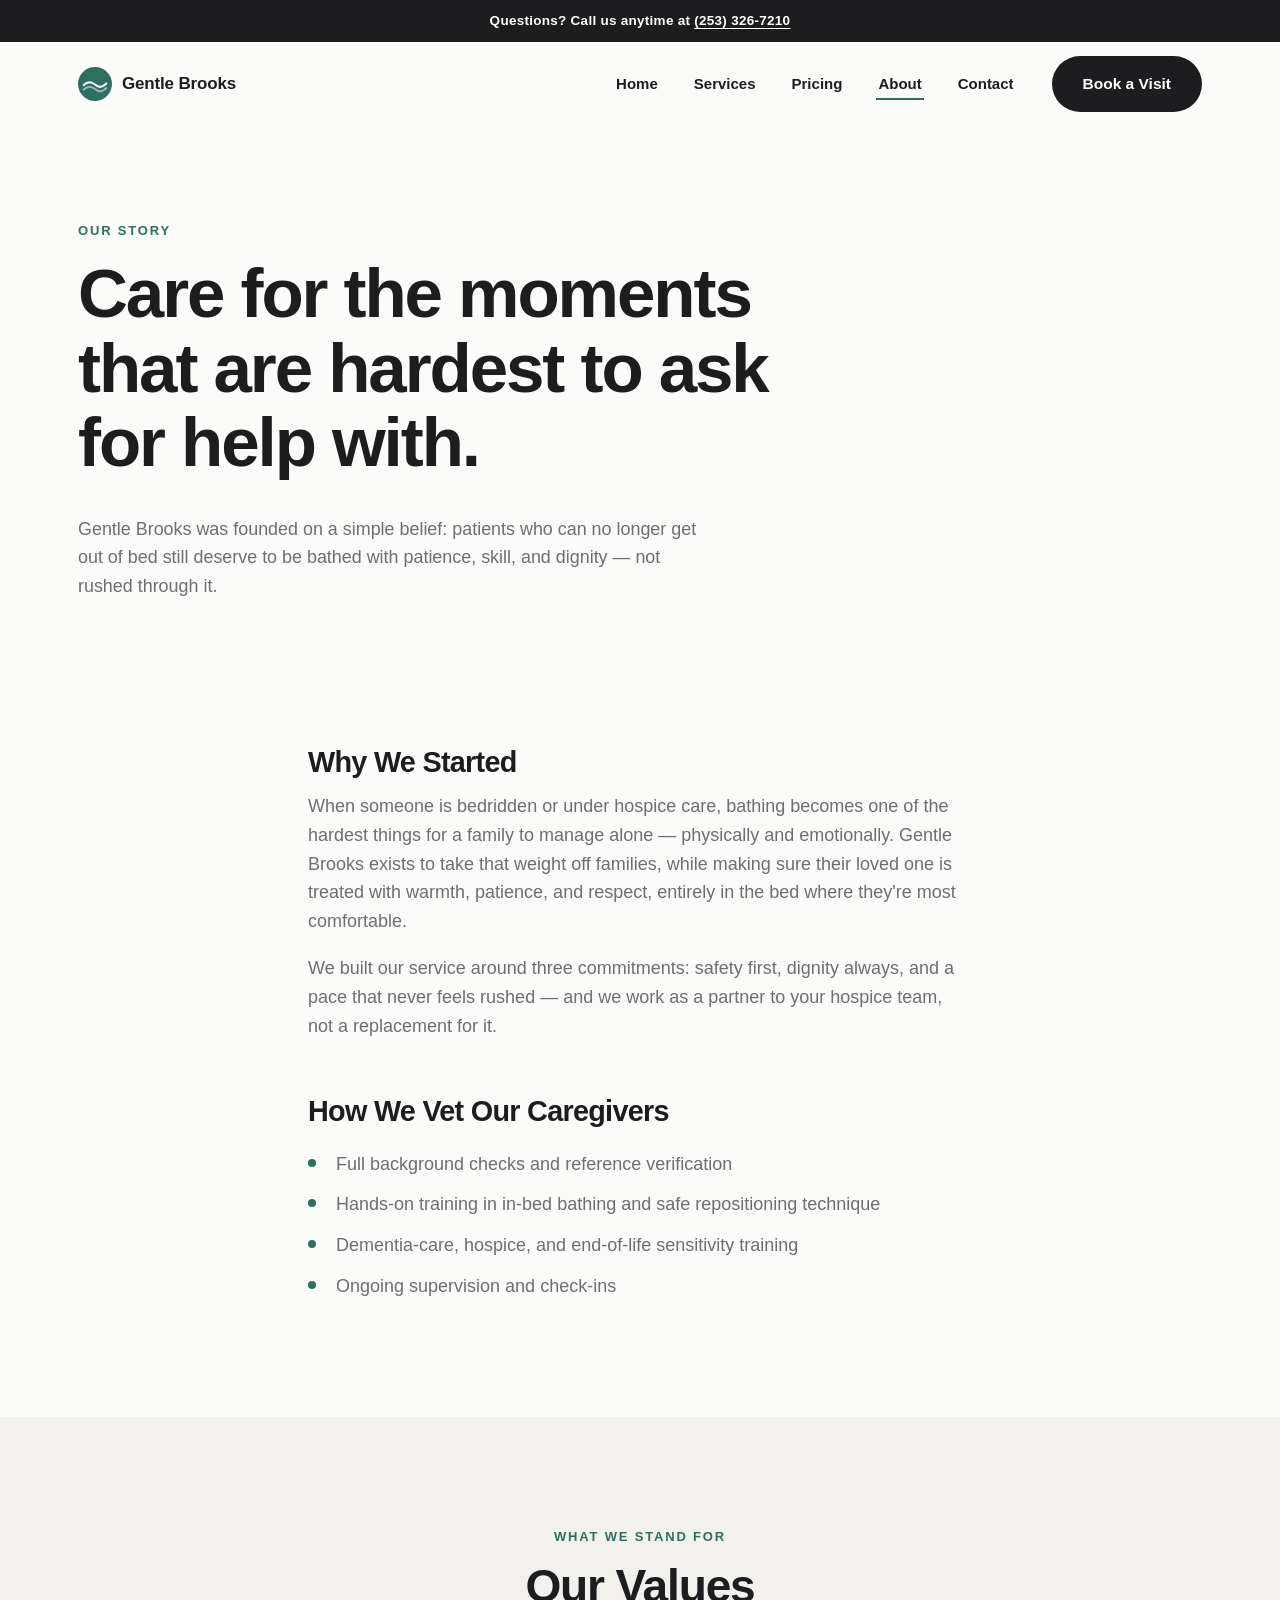
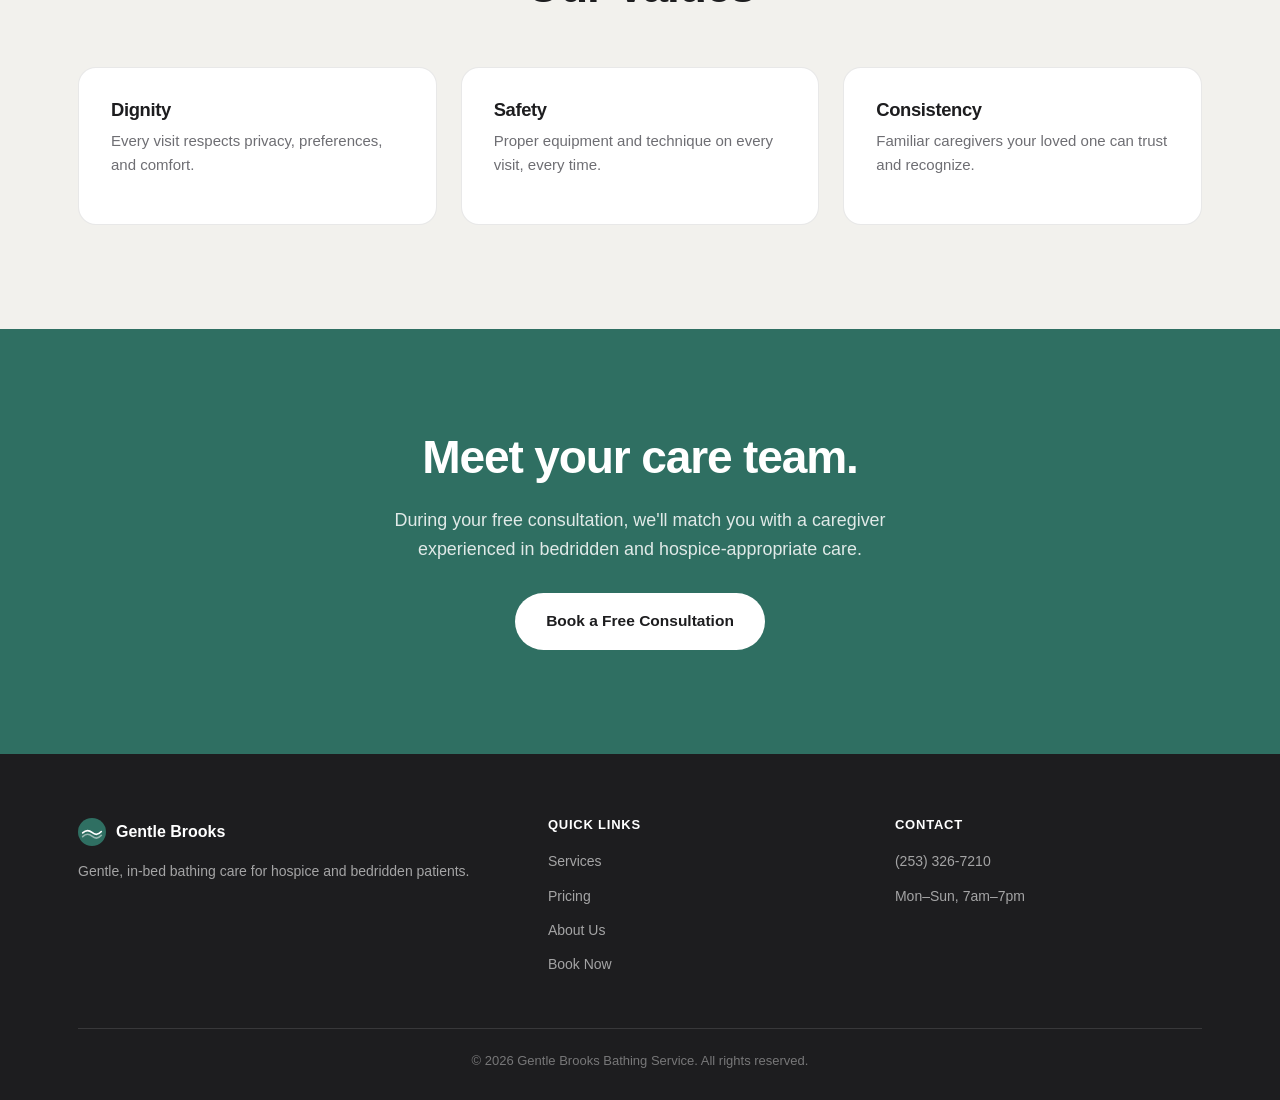
==== about.html @ 789d9bb1 "Add Gentle Brooks Bathing Service site Static site wired to Supabase for booking and contact forms. " ====
<!doctype html>
<html lang="en">
<head>
<meta charset="UTF-8">
<meta name="viewport" content="width=device-width, initial-scale=1.0">
<title>About Us | Gentle Brooks Bathing Service</title>
<meta name="description" content="Learn about Gentle Brooks Bathing Service's mission, caregiver vetting process, and commitment to dignified in-bed bathing care for hospice and bedridden patients.">
<link rel="icon" type="image/svg+xml" href="assets/images/icon.svg">
<link rel="stylesheet" href="assets/css/style.css">
</head>
<body>
<a class="skip-link" href="#main">Skip to main content</a>

<div class="call-strip">
  Questions? Call us anytime at <a href="tel:+12533267210">(253) 326-7210</a>
</div>

<header class="site-header" id="siteHeader">
  <div class="container header-inner">
    <a class="brand" href="index.html">
      <img src="assets/images/icon.svg" alt="" class="brand-mark" aria-hidden="true">
      <span class="brand-word">Gentle Brooks</span>
    </a>
    <div class="nav-flex">
      <nav class="main-nav" id="mainNav" aria-label="Primary">
        <ul>
          <li><a href="index.html">Home</a></li>
          <li><a href="services.html">Services</a></li>
          <li><a href="pricing.html">Pricing</a></li>
          <li><a href="about.html" aria-current="page">About</a></li>
          <li><a href="contact.html">Contact</a></li>
        </ul>
      </nav>
      <a class="btn btn-primary nav-cta" href="booking.html">Book a Visit</a>
    </div>
    <button class="nav-toggle" id="navToggle" aria-label="Toggle menu" aria-expanded="false" aria-controls="mainNav">
      <span class="bar"></span><span class="bar"></span><span class="bar"></span>
    </button>
  </div>
</header>

<main id="main">

  <section class="hero" style="padding-bottom:24px;">
    <div class="container">
      <div class="hero-inner reveal">
        <p class="eyebrow">Our Story</p>
        <h1 class="display-1">Care for the moments that are hardest to ask for help with.</h1>
        <p class="lead">Gentle Brooks was founded on a simple belief: patients who can no longer get out of bed still deserve to be bathed with patience, skill, and dignity &mdash; not rushed through it.</p>
      </div>
    </div>
  </section>

  <section class="section">
    <div class="container" style="max-width:720px;">
      <div class="reveal">
        <h2 class="display-2" style="font-size:1.8rem;">Why We Started</h2>
        <p style="color:var(--ink-soft);">When someone is bedridden or under hospice care, bathing becomes one of the hardest things for a family to manage alone &mdash; physically and emotionally. Gentle Brooks exists to take that weight off families, while making sure their loved one is treated with warmth, patience, and respect, entirely in the bed where they're most comfortable.</p>
        <p style="color:var(--ink-soft);">We built our service around three commitments: safety first, dignity always, and a pace that never feels rushed &mdash; and we work as a partner to your hospice team, not a replacement for it.</p>
      </div>

      <div class="reveal" style="margin-top:56px;">
        <h2 class="display-2" style="font-size:1.8rem;">How We Vet Our Caregivers</h2>
        <ul class="feature-list">
          <li>Full background checks and reference verification</li>
          <li>Hands-on training in in-bed bathing and safe repositioning technique</li>
          <li>Dementia-care, hospice, and end-of-life sensitivity training</li>
          <li>Ongoing supervision and check-ins</li>
        </ul>
      </div>
    </div>
  </section>

  <section class="section alt">
    <div class="container">
      <div class="section-heading center reveal">
        <p class="eyebrow">What We Stand For</p>
        <h2 class="display-2">Our Values</h2>
      </div>
      <div class="card-grid reveal">
        <div class="card">
          <h3>Dignity</h3>
          <p>Every visit respects privacy, preferences, and comfort.</p>
        </div>
        <div class="card">
          <h3>Safety</h3>
          <p>Proper equipment and technique on every visit, every time.</p>
        </div>
        <div class="card">
          <h3>Consistency</h3>
          <p>Familiar caregivers your loved one can trust and recognize.</p>
        </div>
      </div>
    </div>
  </section>

  <section class="section accent-block cta-banner">
    <div class="container reveal">
      <h2 class="display-2">Meet your care team.</h2>
      <p class="lead">During your free consultation, we'll match you with a caregiver experienced in bedridden and hospice-appropriate care.</p>
      <div class="btn-row">
        <a class="btn btn-primary" href="booking.html">Book a Free Consultation</a>
      </div>
    </div>
  </section>

</main>

<footer class="site-footer">
  <div class="container">
    <div class="footer-grid">
      <div>
        <div class="footer-brand">
          <img src="assets/images/icon.svg" alt="" style="height:28px;width:28px;">
          <span>Gentle Brooks</span>
        </div>
        <p>Gentle, in-bed bathing care for hospice and bedridden patients.</p>
      </div>
      <div>
        <h4>Quick Links</h4>
        <ul>
          <li><a href="services.html">Services</a></li>
          <li><a href="pricing.html">Pricing</a></li>
          <li><a href="about.html">About Us</a></li>
          <li><a href="booking.html">Book Now</a></li>
        </ul>
      </div>
      <div>
        <h4>Contact</h4>
        <ul>
          <li><a href="tel:+12533267210">(253) 326-7210</a></li>
          <li>Mon&ndash;Sun, 7am&ndash;7pm</li>
        </ul>
      </div>
    </div>
    <div class="footer-bottom">
      &copy; 2026 Gentle Brooks Bathing Service. All rights reserved.
    </div>
  </div>
</footer>

<script src="assets/js/main.js"></script>
</body>
</html>
---- assets/css/style.css ----
:root {
  --ink: #1D1D1F;
  --ink-soft: #6E6E73;
  --ink-faint: #9A9AA0;
  --bg: #FBFBFA;
  --bg-alt: #F2F1ED;
  --bg-deep: #EDEBE4;
  --white: #FFFFFF;
  --accent: #2F6F62;
  --accent-dark: #1F4E44;
  --accent-tint: #E7EFEC;
  --line: rgba(29,29,31,0.10);
  --line-strong: rgba(29,29,31,0.16);
  --radius-lg: 28px;
  --radius-md: 18px;
  --radius-sm: 12px;
  --container: 1180px;
  --shadow-soft: 0 1px 2px rgba(29,29,31,0.04), 0 12px 32px rgba(29,29,31,0.06);
  --ease: cubic-bezier(0.22, 1, 0.36, 1);
  --font: -apple-system, BlinkMacSystemFont, "SF Pro Display", "Segoe UI", Roboto, Helvetica, Arial, sans-serif;
}

* { box-sizing: border-box; }
html { scroll-behavior: smooth; }

@media (prefers-reduced-motion: reduce) {
  html { scroll-behavior: auto; }
  *, *::before, *::after {
    animation-duration: 0.001ms !important;
    transition-duration: 0.001ms !important;
  }
}

body {
  margin: 0;
  font-family: var(--font);
  color: var(--ink);
  background: var(--bg);
  line-height: 1.6;
  font-size: 18px;
  -webkit-font-smoothing: antialiased;
}

h1, h2, h3, h4 {
  font-family: var(--font);
  color: var(--ink);
  line-height: 1.08;
  letter-spacing: -0.02em;
  margin: 0 0 0.5em;
  font-weight: 700;
}

p { margin: 0 0 1em; }
a { color: var(--accent); }
img { max-width: 100%; display: block; }

.container {
  max-width: var(--container);
  margin: 0 auto;
  padding: 0 28px;
}

.skip-link {
  position: absolute;
  left: -999px;
  top: auto;
  background: var(--ink);
  color: var(--white);
  padding: 12px 18px;
  border-radius: 10px;
  z-index: 1000;
  font-weight: 600;
}
.skip-link:focus { left: 16px; top: 16px; }

.eyebrow {
  display: inline-block;
  font-size: 13px;
  font-weight: 700;
  letter-spacing: 0.14em;
  text-transform: uppercase;
  color: var(--accent);
  margin-bottom: 14px;
}

.display-1 {
  font-size: clamp(2.6rem, 5.4vw, 4.6rem);
  font-weight: 700;
  letter-spacing: -0.03em;
}

.display-2 {
  font-size: clamp(2rem, 3.6vw, 3rem);
  font-weight: 700;
  letter-spacing: -0.025em;
}

.lead {
  font-size: clamp(1.05rem, 1.4vw, 1.3rem);
  color: var(--ink-soft);
  font-weight: 400;
  max-width: 640px;
}

.call-strip {
  background: var(--ink);
  color: var(--white);
  text-align: center;
  font-size: 13.5px;
  font-weight: 600;
  letter-spacing: 0.02em;
  padding: 10px 12px;
}
.call-strip a { color: var(--white); text-decoration: underline; text-underline-offset: 3px; }

.site-header {
  position: sticky;
  top: 0;
  z-index: 200;
  background: rgba(251,251,250,0.72);
  backdrop-filter: saturate(180%) blur(16px);
  -webkit-backdrop-filter: saturate(180%) blur(16px);
  border-bottom: 1px solid transparent;
  transition: border-color 0.3s var(--ease), box-shadow 0.3s var(--ease);
}
.site-header.is-scrolled {
  border-bottom-color: var(--line);
  box-shadow: 0 1px 0 rgba(29,29,31,0.02);
}

.header-inner {
  display: flex;
  align-items: center;
  justify-content: space-between;
  gap: 20px;
  padding-top: 14px;
  padding-bottom: 14px;
}

.brand {
  display: flex;
  align-items: center;
  gap: 10px;
  text-decoration: none;
  flex-shrink: 0;
}
.brand-mark { height: 34px; width: 34px; }
.brand-word {
  font-weight: 700;
  font-size: 17px;
  color: var(--ink);
  letter-spacing: -0.01em;
}

.main-nav ul {
  list-style: none;
  display: flex;
  gap: 32px;
  margin: 0;
  padding: 0;
  font-size: 15px;
}
.main-nav a {
  text-decoration: none;
  color: var(--ink);
  font-weight: 600;
  padding: 6px 2px;
  position: relative;
}
.main-nav a::after {
  content: "";
  position: absolute;
  left: 0; right: 0; bottom: -2px;
  height: 2px;
  background: var(--accent);
  transform: scaleX(0);
  transform-origin: right;
  transition: transform 0.25s var(--ease);
}
.main-nav a:hover::after,
.main-nav a[aria-current="page"]::after { transform: scaleX(1); transform-origin: left; }

.nav-flex {
  display: flex;
  align-items: center;
  gap: 36px;
}

.nav-cta { display: inline-flex; }

.nav-toggle {
  display: none;
  background: none;
  border: none;
  width: 40px;
  height: 40px;
  padding: 0;
  cursor: pointer;
  position: relative;
  z-index: 210;
}
.nav-toggle .bar {
  position: absolute;
  left: 8px;
  right: 8px;
  height: 2px;
  background: var(--ink);
  border-radius: 2px;
  transition: transform 0.3s var(--ease), opacity 0.2s var(--ease);
}
.nav-toggle .bar:nth-child(1) { top: 14px; }
.nav-toggle .bar:nth-child(2) { top: 20px; }
.nav-toggle .bar:nth-child(3) { top: 26px; }
.nav-toggle[aria-expanded="true"] .bar:nth-child(1) { transform: translateY(6px) rotate(45deg); }
.nav-toggle[aria-expanded="true"] .bar:nth-child(2) { opacity: 0; }
.nav-toggle[aria-expanded="true"] .bar:nth-child(3) { transform: translateY(-6px) rotate(-45deg); }

.btn {
  display: inline-flex;
  align-items: center;
  gap: 8px;
  font-family: var(--font);
  font-weight: 700;
  font-size: 15.5px;
  padding: 15px 30px;
  border-radius: 100px;
  text-decoration: none;
  border: 1.5px solid transparent;
  transition: transform 0.2s var(--ease), background 0.2s var(--ease), color 0.2s var(--ease), border-color 0.2s var(--ease);
  cursor: pointer;
}
.btn:active { transform: scale(0.97); }

.btn-primary { background: var(--ink); color: var(--white); }
.btn-primary:hover { background: var(--accent-dark); }

.btn-accent { background: var(--accent); color: var(--white); }
.btn-accent:hover { background: var(--accent-dark); }

.btn-outline { background: transparent; color: var(--ink); border-color: var(--line-strong); }
.btn-outline:hover { border-color: var(--ink); }

.btn-ghost {
  background: none;
  border: none;
  padding: 6px 0;
  color: var(--ink);
  border-radius: 0;
  font-weight: 700;
}
.btn-ghost::after { content: "\2192"; transition: transform 0.2s var(--ease); }
.btn-ghost:hover::after { transform: translateX(4px); }

.btn-row { display: flex; gap: 18px; flex-wrap: wrap; align-items: center; }

section.section { padding: 104px 0; }
section.section.tight { padding: 72px 0; }
section.section.alt { background: var(--bg-alt); }
section.section.deep { background: var(--ink); color: var(--white); }
section.section.deep h2, section.section.deep h3 { color: var(--white); }
section.section.deep .lead { color: rgba(255,255,255,0.72); }
section.section.accent-block { background: var(--accent); color: var(--white); }
section.section.accent-block h2 { color: var(--white); }
section.section.accent-block p { color: rgba(255,255,255,0.85); }

.section-heading { max-width: 680px; margin: 0 0 56px; }
.section-heading.center { margin-left: auto; margin-right: auto; text-align: center; }

.reveal {
  opacity: 0;
  transform: translateY(28px);
  transition: opacity 0.7s var(--ease), transform 0.7s var(--ease);
}
.reveal.is-visible { opacity: 1; transform: translateY(0); }
.reveal-delay-1 { transition-delay: 0.08s; }
.reveal-delay-2 { transition-delay: 0.16s; }
.reveal-delay-3 { transition-delay: 0.24s; }

.hero {
  padding: 88px 0 64px;
}
.hero-inner { max-width: 760px; }
.hero .btn-row { margin-top: 36px; }

.hero-visual {
  margin-top: 64px;
  border-radius: var(--radius-lg);
  background: linear-gradient(135deg, var(--accent-tint) 0%, var(--bg-alt) 100%);
  padding: 64px 40px;
  display: flex;
  align-items: center;
  justify-content: center;
  gap: 56px;
  flex-wrap: wrap;
}
.hero-stat { text-align: center; min-width: 140px; }
.hero-stat .num {
  font-size: clamp(2.2rem, 4vw, 3rem);
  font-weight: 700;
  color: var(--ink);
  letter-spacing: -0.02em;
}
.hero-stat .label {
  font-size: 13px;
  font-weight: 600;
  letter-spacing: 0.04em;
  text-transform: uppercase;
  color: var(--ink-soft);
  margin-top: 6px;
}

.trust-row {
  display: flex;
  justify-content: center;
  gap: 48px;
  flex-wrap: wrap;
  list-style: none;
  margin: 0;
  padding: 0;
  text-align: center;
}
.trust-row li {
  max-width: 220px;
  font-size: 14.5px;
  color: var(--ink-soft);
  font-weight: 500;
}
.trust-row .glyph {
  display: block;
  width: 40px;
  height: 40px;
  line-height: 40px;
  border-radius: 50%;
  background: var(--accent-tint);
  color: var(--accent);
  font-weight: 700;
  margin: 0 auto 12px;
}

.feature-row {
  display: grid;
  grid-template-columns: 1fr 1fr;
  gap: 64px;
  align-items: center;
}
.feature-row + .feature-row { margin-top: 120px; }
.feature-row.reverse .feature-visual { order: 2; }
.feature-row.reverse .feature-copy { order: 1; }

.feature-visual {
  aspect-ratio: 4 / 3;
  border-radius: var(--radius-lg);
  background: var(--bg-alt);
  display: flex;
  align-items: center;
  justify-content: center;
  position: relative;
  overflow: hidden;
}
.feature-visual .mark {
  width: 96px;
  height: 96px;
  opacity: 0.9;
}
.feature-visual.tint-a { background: linear-gradient(150deg, #E7EFEC, #F2F1ED); }
.feature-visual.tint-b { background: linear-gradient(150deg, #F2EDE6, #F2F1ED); }

.feature-copy h3 { font-size: clamp(1.5rem, 2.4vw, 2rem); }
.feature-list {
  list-style: none;
  padding: 0;
  margin: 22px 0 0;
}
.feature-list li {
  padding-left: 28px;
  position: relative;
  margin-bottom: 12px;
  color: var(--ink-soft);
}
.feature-list li::before {
  content: "";
  position: absolute;
  left: 0; top: 9px;
  width: 8px; height: 8px;
  border-radius: 50%;
  background: var(--accent);
}

.steps {
  display: grid;
  grid-template-columns: repeat(4, 1fr);
  gap: 32px;
}
.step { border-top: 1px solid var(--line-strong); padding-top: 24px; }
.step .num {
  font-size: 2.6rem;
  font-weight: 700;
  color: var(--accent);
  letter-spacing: -0.02em;
  display: block;
  margin-bottom: 10px;
}
.step h4 { font-size: 1.05rem; margin-bottom: 6px; }
.step p { color: var(--ink-soft); font-size: 15px; margin: 0; }

.card-grid {
  display: grid;
  grid-template-columns: repeat(3, 1fr);
  gap: 24px;
}

.card {
  background: var(--white);
  border-radius: var(--radius-md);
  border: 1px solid var(--line);
  padding: 32px;
  transition: border-color 0.25s var(--ease), transform 0.25s var(--ease), box-shadow 0.25s var(--ease);
}
.card:hover { border-color: var(--line-strong); transform: translateY(-3px); box-shadow: var(--shadow-soft); }
.card h3 { font-size: 1.15rem; }
.card p { color: var(--ink-soft); font-size: 15px; }

.card ul {
  margin: 0;
  padding-left: 0;
  list-style: none;
  font-size: 15px;
  color: var(--ink-soft);
}
.card ul li {
  padding-left: 22px;
  position: relative;
  margin-bottom: 8px;
}
.card ul li::before {
  content: "";
  position: absolute;
  left: 0; top: 8px;
  width: 6px; height: 6px;
  border-radius: 50%;
  background: var(--accent);
}

.pricing-grid {
  display: grid;
  grid-template-columns: repeat(3, 1fr);
  gap: 24px;
  align-items: stretch;
}
.price-card {
  background: var(--white);
  border-radius: var(--radius-lg);
  border: 1px solid var(--line);
  padding: 40px 32px;
  display: flex;
  flex-direction: column;
  position: relative;
}
.price-card.featured {
  border: 2px solid var(--accent);
  box-shadow: var(--shadow-soft);
}
.price-card .badge {
  position: absolute;
  top: -14px;
  left: 32px;
  background: var(--accent);
  color: var(--white);
  font-size: 12px;
  font-weight: 700;
  letter-spacing: 0.06em;
  text-transform: uppercase;
  padding: 6px 14px;
  border-radius: 100px;
}
.price-card h3 { font-size: 1.2rem; }
.price-card .price {
  font-size: 2rem;
  font-weight: 700;
  letter-spacing: -0.02em;
  margin: 4px 0 20px;
}
.price-card .price span {
  font-size: 14px;
  font-weight: 500;
  color: var(--ink-soft);
}
.price-card ul {
  list-style: none;
  padding: 0;
  margin: 0 0 28px;
  font-size: 15px;
  color: var(--ink-soft);
  flex-grow: 1;
}
.price-card ul li {
  padding-left: 24px;
  position: relative;
  margin-bottom: 10px;
}
.price-card ul li::before {
  content: "\2713";
  position: absolute;
  left: 0; top: 0;
  color: var(--accent);
  font-weight: 700;
}

.quote-block { max-width: 780px; margin: 0 auto 40px; }
.quote-block .mark {
  font-size: 4rem;
  color: var(--accent);
  line-height: 1;
  font-weight: 700;
  margin-bottom: 8px;
  display: block;
}
.quote-block p.quote {
  font-size: clamp(1.2rem, 2.2vw, 1.6rem);
  font-weight: 500;
  color: var(--ink);
  letter-spacing: -0.01em;
}
.quote-block p.attr {
  font-size: 14px;
  color: var(--ink-soft);
  font-weight: 600;
  margin-top: 12px;
}

.cta-banner { text-align: center; }
.cta-banner h2 { max-width: 620px; margin-left: auto; margin-right: auto; }
.cta-banner p.lead { max-width: 520px; margin-left: auto; margin-right: auto; }
.cta-banner .btn-row { justify-content: center; margin-top: 30px; }
.cta-banner .btn-primary { background: var(--white); color: var(--ink); }
.cta-banner .btn-primary:hover { background: var(--bg-alt); }
.cta-banner .btn-outline { border-color: rgba(255,255,255,0.5); color: var(--white); }
.cta-banner .btn-outline:hover { border-color: var(--white); background: rgba(255,255,255,0.1); }

.card-form {
  background: var(--white);
  border-radius: var(--radius-lg);
  border: 1px solid var(--line);
  padding: 40px;
  max-width: 640px;
  margin: 0 auto;
}
.form-row { margin-bottom: 22px; }
.form-row label {
  display: block;
  font-weight: 600;
  font-size: 14px;
  margin-bottom: 8px;
  color: var(--ink);
}
.form-row input,
.form-row select,
.form-row textarea {
  width: 100%;
  padding: 14px 16px;
  border: 1.5px solid var(--line-strong);
  border-radius: 12px;
  font-family: var(--font);
  font-size: 16px;
  background: var(--bg);
  transition: border-color 0.2s var(--ease), box-shadow 0.2s var(--ease);
}
.form-row input:focus,
.form-row select:focus,
.form-row textarea:focus {
  outline: none;
  border-color: var(--accent);
  box-shadow: 0 0 0 4px var(--accent-tint);
}
.form-row textarea { resize: vertical; min-height: 120px; }
.two-col { display: grid; grid-template-columns: 1fr 1fr; gap: 20px; }
.form-note { font-size: 13.5px; color: var(--ink-soft); margin-top: 18px; text-align: center; }

.callout {
  background: var(--accent-tint);
  border-left: 4px solid var(--accent);
  border-radius: 0 var(--radius-sm) var(--radius-sm) 0;
  padding: 22px 26px;
  font-size: 15px;
  color: var(--ink);
  max-width: 780px;
}
.callout strong { color: var(--accent-dark); }
.callout.on-dark {
  background: rgba(255,255,255,0.08);
  border-left-color: rgba(255,255,255,0.6);
  color: rgba(255,255,255,0.9);
}

.embed-box {
  background: var(--bg-alt);
  border: 1.5px dashed var(--line-strong);
  border-radius: var(--radius-lg);
  padding: 48px;
  text-align: center;
  color: var(--ink-soft);
  font-size: 15px;
}
.embed-box strong { color: var(--ink); }
.embed-box code {
  background: var(--white);
  padding: 3px 8px;
  border-radius: 6px;
  font-size: 13px;
  border: 1px solid var(--line);
}

.contact-grid {
  display: grid;
  grid-template-columns: 0.85fr 1.15fr;
  gap: 56px;
  align-items: start;
}
.info-list {
  list-style: none;
  padding: 0;
  font-size: 16px;
}
.info-list li {
  margin-bottom: 22px;
  padding-left: 30px;
  position: relative;
}
.info-list .glyph {
  position: absolute;
  left: 0; top: 0;
  font-size: 11px;
  font-weight: 700;
  letter-spacing: 0.05em;
  text-transform: uppercase;
  color: var(--accent);
  display: block;
  margin-bottom: 2px;
}
.info-list li > a, .info-list li { display: block; }

.site-footer {
  background: var(--ink);
  color: rgba(255,255,255,0.6);
  padding: 64px 0 28px;
  font-size: 14px;
}
.footer-grid {
  display: grid;
  grid-template-columns: 1.4fr 1fr 1fr;
  gap: 40px;
  margin-bottom: 40px;
}
.footer-brand { display: flex; align-items: center; gap: 10px; margin-bottom: 14px; }
.footer-brand span { color: var(--white); font-weight: 700; font-size: 16px; }
.site-footer h4 {
  color: var(--white);
  font-size: 13px;
  letter-spacing: 0.06em;
  text-transform: uppercase;
  margin-bottom: 18px;
}
.site-footer a { color: rgba(255,255,255,0.6); text-decoration: none; }
.site-footer a:hover { color: var(--white); }
.site-footer ul { list-style: none; padding: 0; margin: 0; }
.site-footer li { margin-bottom: 12px; }
.footer-bottom {
  border-top: 1px solid rgba(255,255,255,0.12);
  padding-top: 22px;
  text-align: center;
  font-size: 13px;
  color: rgba(255,255,255,0.4);
}

@media (max-width: 920px) {
  .feature-row { grid-template-columns: 1fr; gap: 32px; }
  .feature-row.reverse .feature-visual,
  .feature-row.reverse .feature-copy { order: initial; }
  .feature-row + .feature-row { margin-top: 72px; }
  .card-grid { grid-template-columns: 1fr 1fr; }
  .pricing-grid { grid-template-columns: 1fr; max-width: 480px; margin: 0 auto; }
  .steps { grid-template-columns: 1fr 1fr; }
  .footer-grid { grid-template-columns: 1fr 1fr; }
  .contact-grid { grid-template-columns: 1fr; }
}

@media (max-width: 720px) {
  body { font-size: 17px; }
  section.section { padding: 72px 0; }
  .nav-flex { display: none; }
  .nav-toggle { display: block; }

  .main-nav {
    display: none;
  }
  .main-nav.open {
    display: flex;
    flex-direction: column;
    justify-content: center;
    position: fixed;
    inset: 0;
    background: var(--bg);
    padding: 100px 40px 40px;
    z-index: 205;
  }
  .main-nav.open ul {
    flex-direction: column;
    gap: 8px;
  }
  .main-nav.open a { font-size: 28px; display: block; padding: 12px 0; }
  .main-nav.open .nav-cta { margin-top: 24px; }

  .card-grid { grid-template-columns: 1fr; }
  .steps { grid-template-columns: 1fr; }
  .step { padding-top: 20px; }
  .footer-grid { grid-template-columns: 1fr; }
  .two-col { grid-template-columns: 1fr; }
  .hero-visual { gap: 32px; padding: 40px 24px; }
  .card-form, .embed-box { padding: 28px; }
}
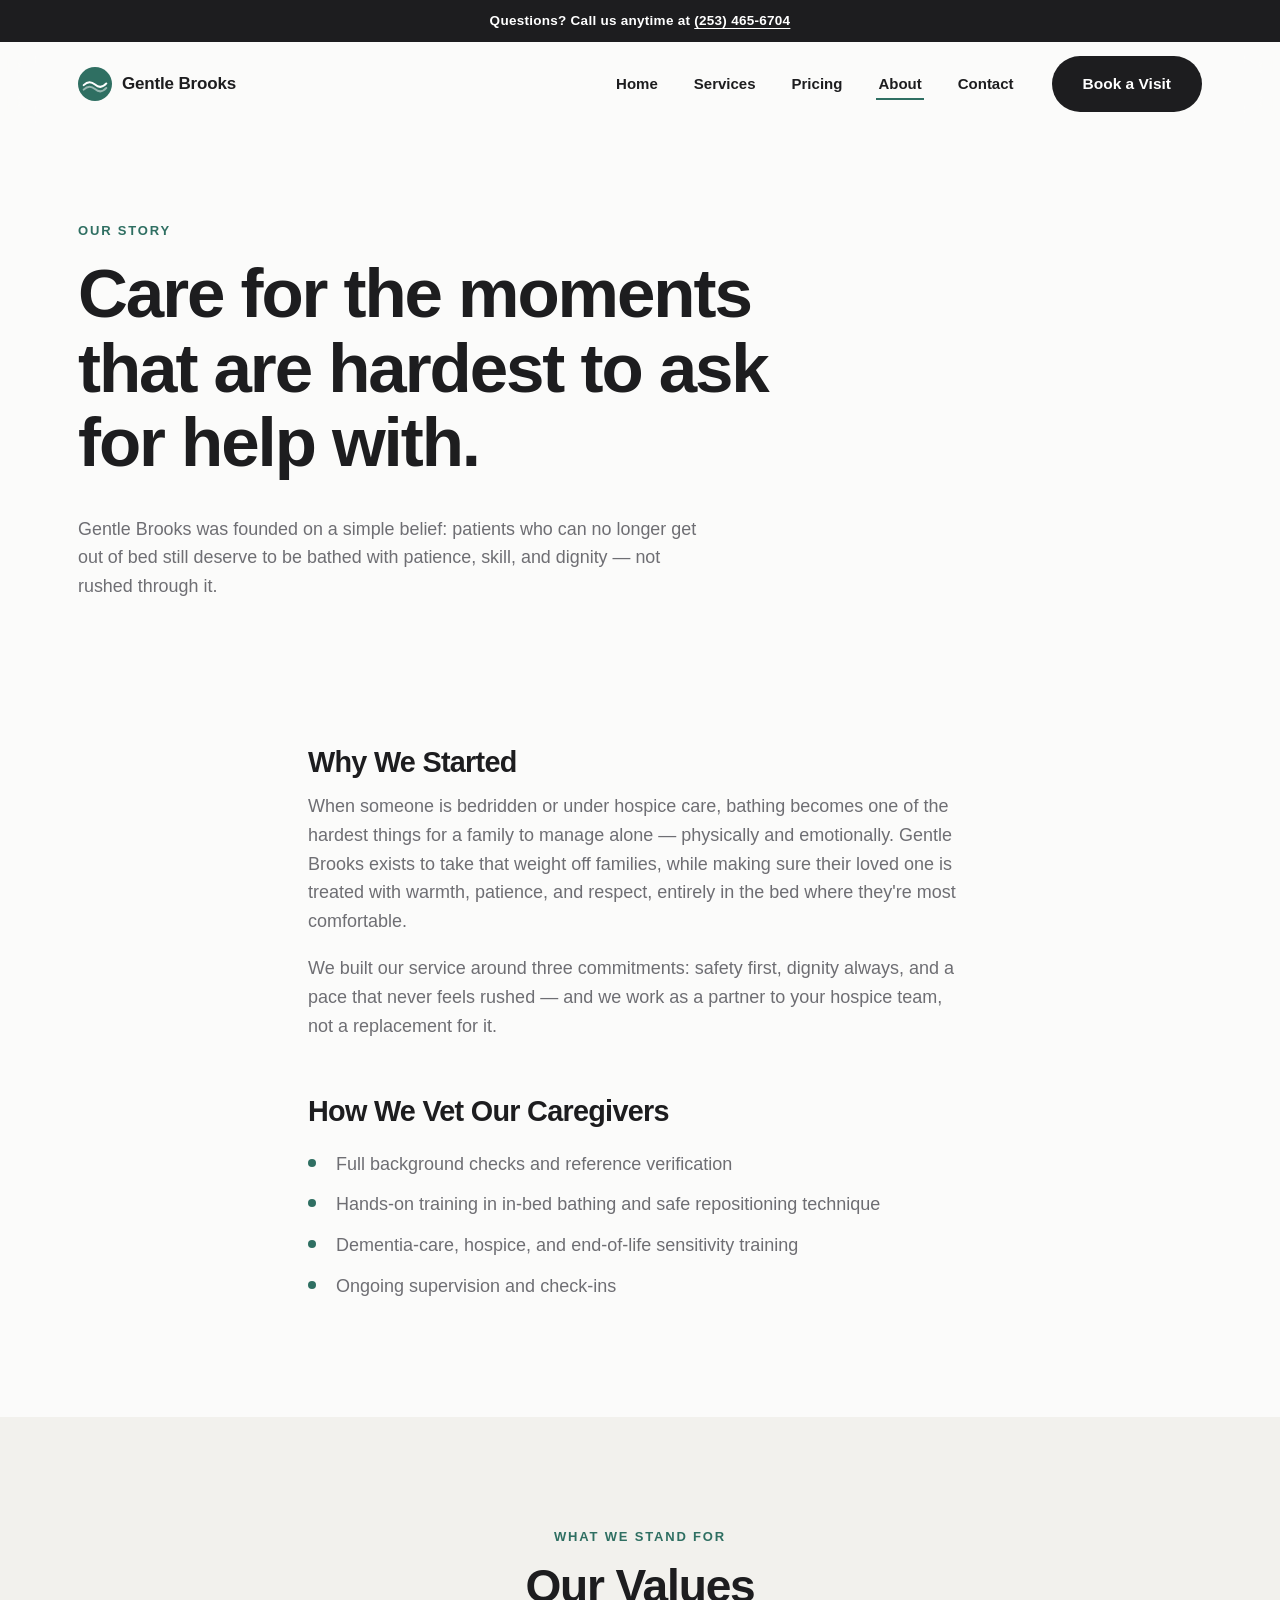
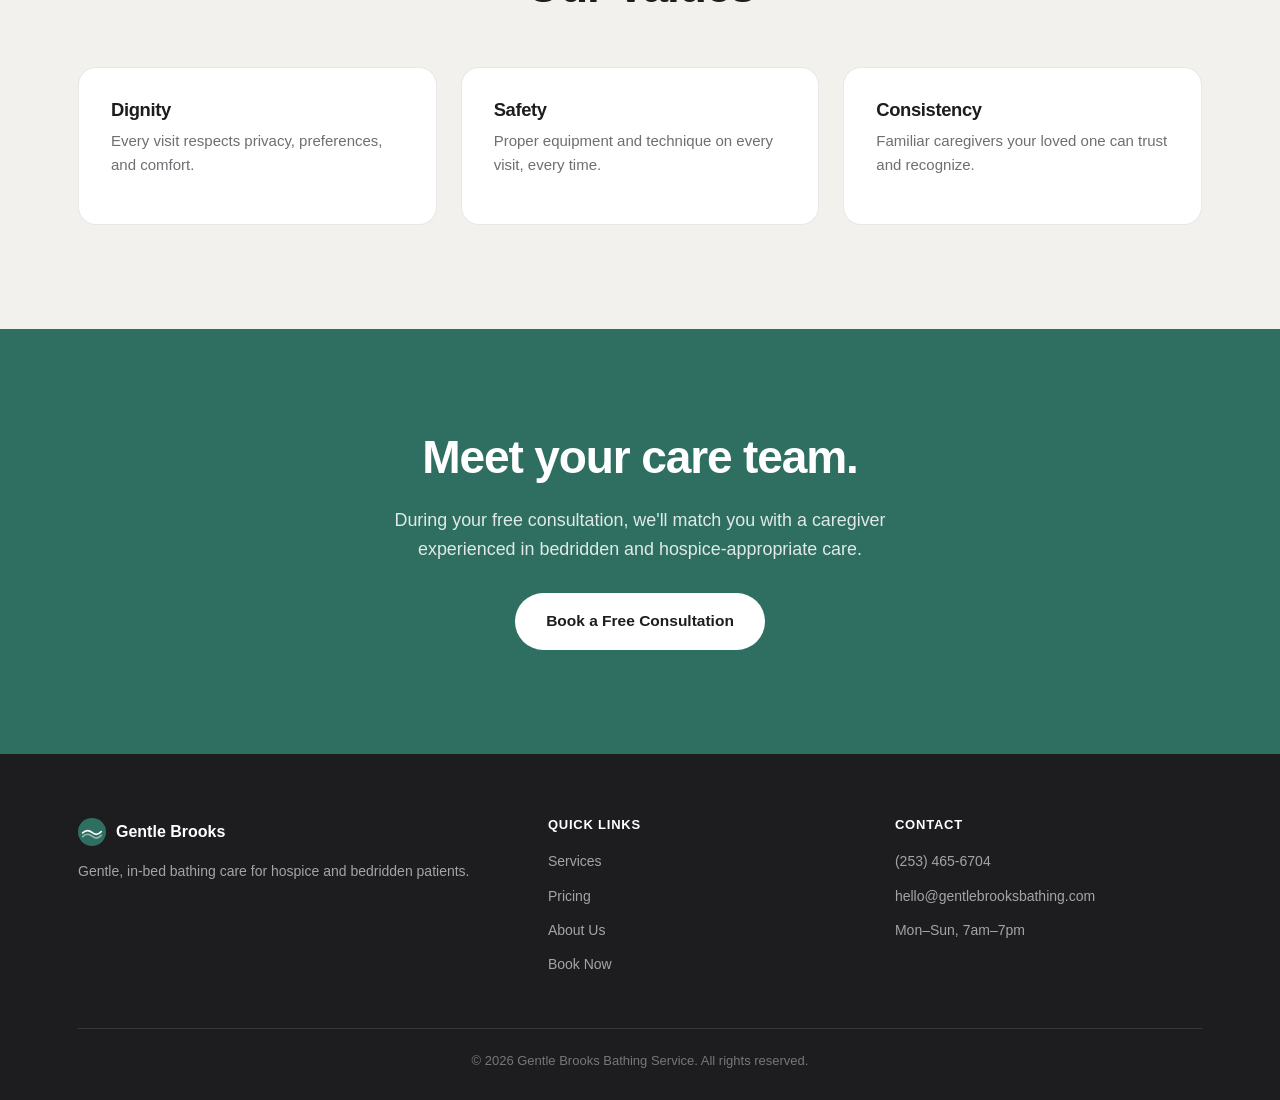
==== commit e57000c5: "Update contact info, rebuild bath tiers to standard CNA scope, add service price list - Update phone" ====
--- a/about.html
+++ b/about.html
@@ -12,7 +12,7 @@
 <a class="skip-link" href="#main">Skip to main content</a>
 
 <div class="call-strip">
-  Questions? Call us anytime at <a href="tel:+12533267210">(253) 326-7210</a>
+  Questions? Call us anytime at <a href="tel:+12534656704">(253) 465-6704</a>
 </div>
 
 <header class="site-header" id="siteHeader">
@@ -128,7 +128,8 @@
       <div>
         <h4>Contact</h4>
         <ul>
-          <li><a href="tel:+12533267210">(253) 326-7210</a></li>
+          <li><a href="tel:+12534656704">(253) 465-6704</a></li>
+          <li><a href="mailto:hello@gentlebrooksbathing.com">hello@gentlebrooksbathing.com</a></li>
           <li>Mon&ndash;Sun, 7am&ndash;7pm</li>
         </ul>
       </div>
--- a/assets/css/style.css
+++ b/assets/css/style.css
@@ -1,3 +1,9 @@
+/* ===========================================================
+   Gentle Brooks — Design System
+   Apple-style restraint & type discipline, Nike-style confidence
+   in color, scale, and calls to action.
+=========================================================== */
+
 :root {
   --ink: #1D1D1F;
   --ink-soft: #6E6E73;
@@ -73,6 +79,7 @@
 }
 .skip-link:focus { left: 16px; top: 16px; }
 
+/* ---------- Typography scale ---------- */
 .eyebrow {
   display: inline-block;
   font-size: 13px;
@@ -102,6 +109,7 @@
   max-width: 640px;
 }
 
+/* ---------- Utility bar ---------- */
 .call-strip {
   background: var(--ink);
   color: var(--white);
@@ -113,6 +121,7 @@
 }
 .call-strip a { color: var(--white); text-decoration: underline; text-underline-offset: 3px; }
 
+/* ---------- Header ---------- */
 .site-header {
   position: sticky;
   top: 0;
@@ -215,6 +224,7 @@
 .nav-toggle[aria-expanded="true"] .bar:nth-child(2) { opacity: 0; }
 .nav-toggle[aria-expanded="true"] .bar:nth-child(3) { transform: translateY(-6px) rotate(-45deg); }
 
+/* ---------- Buttons ---------- */
 .btn {
   display: inline-flex;
   align-items: center;
@@ -253,6 +263,7 @@
 
 .btn-row { display: flex; gap: 18px; flex-wrap: wrap; align-items: center; }
 
+/* ---------- Sections ---------- */
 section.section { padding: 104px 0; }
 section.section.tight { padding: 72px 0; }
 section.section.alt { background: var(--bg-alt); }
@@ -266,6 +277,7 @@
 .section-heading { max-width: 680px; margin: 0 0 56px; }
 .section-heading.center { margin-left: auto; margin-right: auto; text-align: center; }
 
+/* ---------- Reveal on scroll ---------- */
 .reveal {
   opacity: 0;
   transform: translateY(28px);
@@ -276,6 +288,7 @@
 .reveal-delay-2 { transition-delay: 0.16s; }
 .reveal-delay-3 { transition-delay: 0.24s; }
 
+/* ---------- Hero ---------- */
 .hero {
   padding: 88px 0 64px;
 }
@@ -309,6 +322,7 @@
   margin-top: 6px;
 }
 
+/* ---------- Trust row ---------- */
 .trust-row {
   display: flex;
   justify-content: center;
@@ -337,6 +351,7 @@
   margin: 0 auto 12px;
 }
 
+/* ---------- Feature rows (editorial) ---------- */
 .feature-row {
   display: grid;
   grid-template-columns: 1fr 1fr;
@@ -386,6 +401,7 @@
   background: var(--accent);
 }
 
+/* ---------- Steps ---------- */
 .steps {
   display: grid;
   grid-template-columns: repeat(4, 1fr);
@@ -403,6 +419,7 @@
 .step h4 { font-size: 1.05rem; margin-bottom: 6px; }
 .step p { color: var(--ink-soft); font-size: 15px; margin: 0; }
 
+/* ---------- Cards (services / pricing) ---------- */
 .card-grid {
   display: grid;
   grid-template-columns: repeat(3, 1fr);
@@ -441,6 +458,7 @@
   background: var(--accent);
 }
 
+/* ---------- Pricing ---------- */
 .pricing-grid {
   display: grid;
   grid-template-columns: repeat(3, 1fr);
@@ -506,6 +524,7 @@
   font-weight: 700;
 }
 
+/* ---------- Testimonials ---------- */
 .quote-block { max-width: 780px; margin: 0 auto 40px; }
 .quote-block .mark {
   font-size: 4rem;
@@ -528,6 +547,7 @@
   margin-top: 12px;
 }
 
+/* ---------- CTA banner ---------- */
 .cta-banner { text-align: center; }
 .cta-banner h2 { max-width: 620px; margin-left: auto; margin-right: auto; }
 .cta-banner p.lead { max-width: 520px; margin-left: auto; margin-right: auto; }
@@ -537,6 +557,7 @@
 .cta-banner .btn-outline { border-color: rgba(255,255,255,0.5); color: var(--white); }
 .cta-banner .btn-outline:hover { border-color: var(--white); background: rgba(255,255,255,0.1); }
 
+/* ---------- Forms ---------- */
 .card-form {
   background: var(--white);
   border-radius: var(--radius-lg);
@@ -576,6 +597,7 @@
 .two-col { display: grid; grid-template-columns: 1fr 1fr; gap: 20px; }
 .form-note { font-size: 13.5px; color: var(--ink-soft); margin-top: 18px; text-align: center; }
 
+/* ---------- Callout ---------- */
 .callout {
   background: var(--accent-tint);
   border-left: 4px solid var(--accent);
@@ -592,6 +614,7 @@
   color: rgba(255,255,255,0.9);
 }
 
+/* ---------- Embed box ---------- */
 .embed-box {
   background: var(--bg-alt);
   border: 1.5px dashed var(--line-strong);
@@ -610,6 +633,7 @@
   border: 1px solid var(--line);
 }
 
+/* ---------- Contact ---------- */
 .contact-grid {
   display: grid;
   grid-template-columns: 0.85fr 1.15fr;
@@ -639,6 +663,7 @@
 }
 .info-list li > a, .info-list li { display: block; }
 
+/* ---------- Footer ---------- */
 .site-footer {
   background: var(--ink);
   color: rgba(255,255,255,0.6);
@@ -672,6 +697,7 @@
   color: rgba(255,255,255,0.4);
 }
 
+/* ---------- Responsive ---------- */
 @media (max-width: 920px) {
   .feature-row { grid-template-columns: 1fr; gap: 32px; }
   .feature-row.reverse .feature-visual,
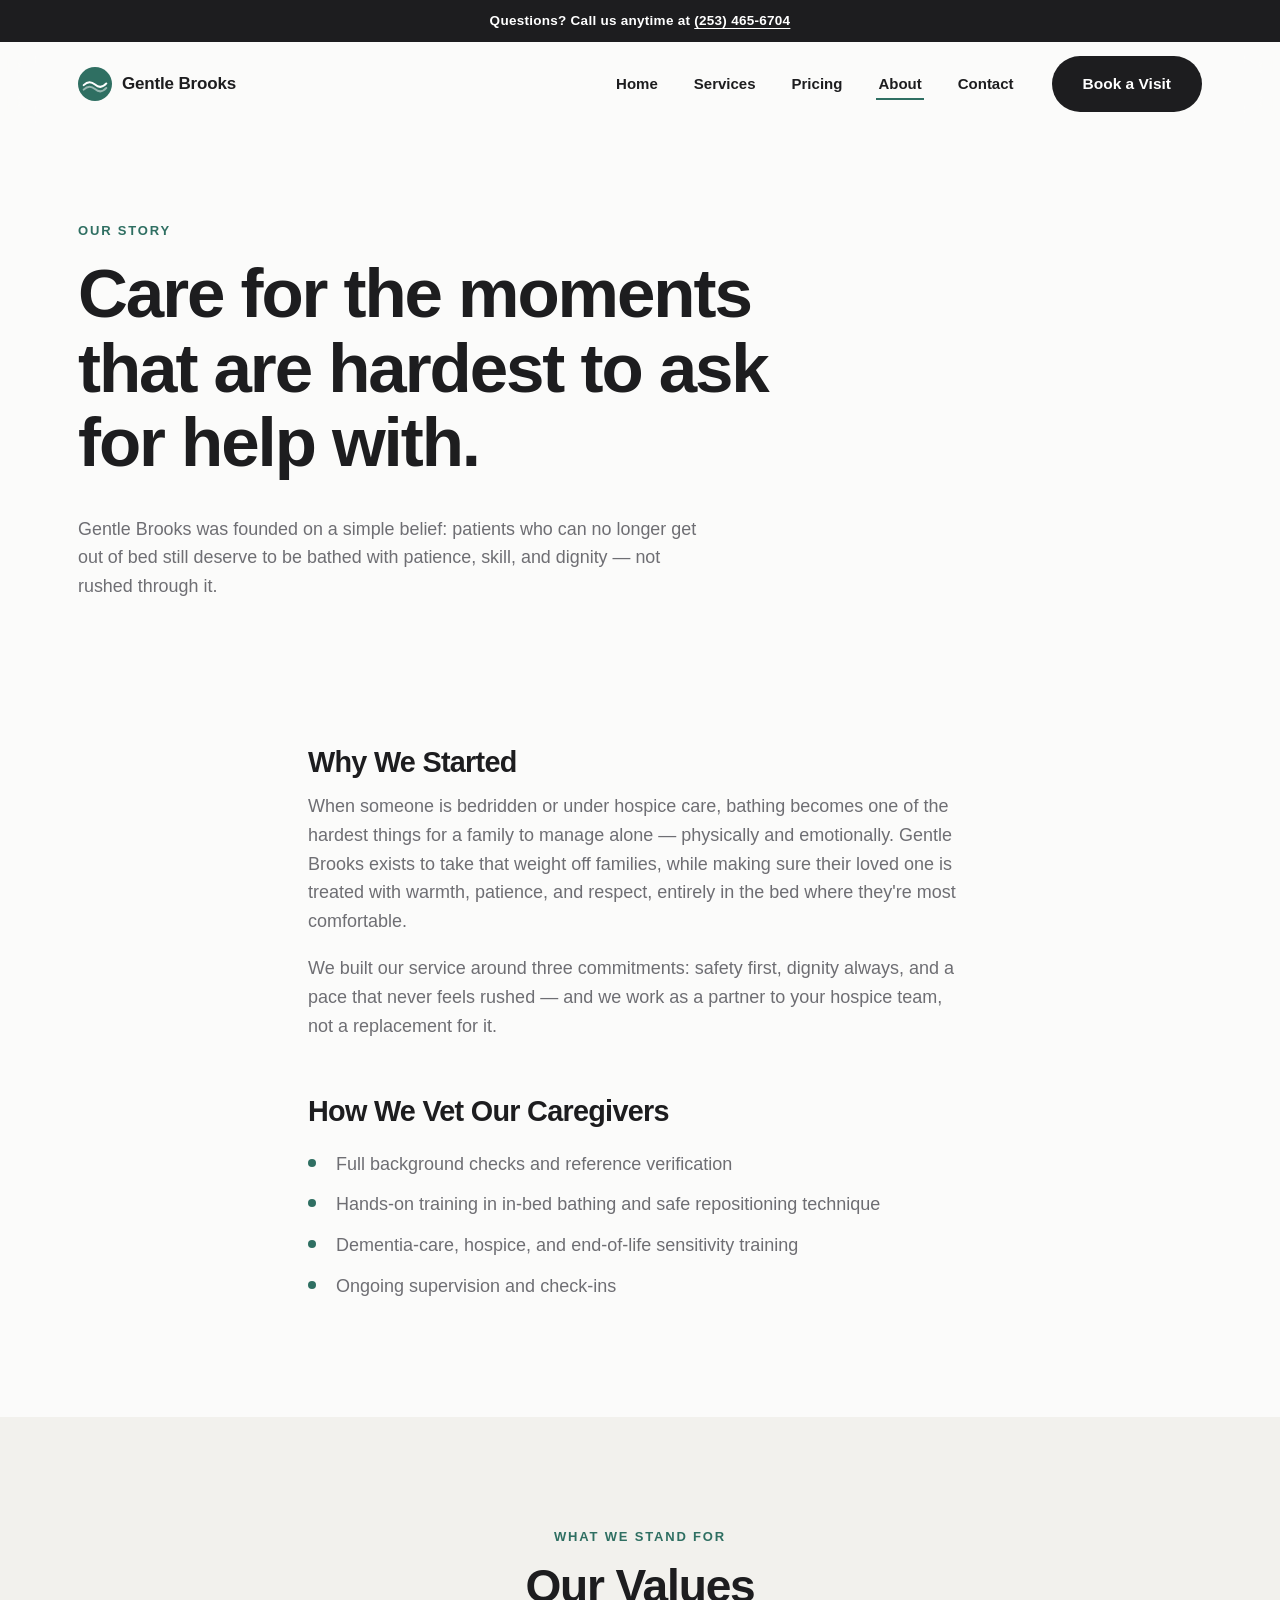
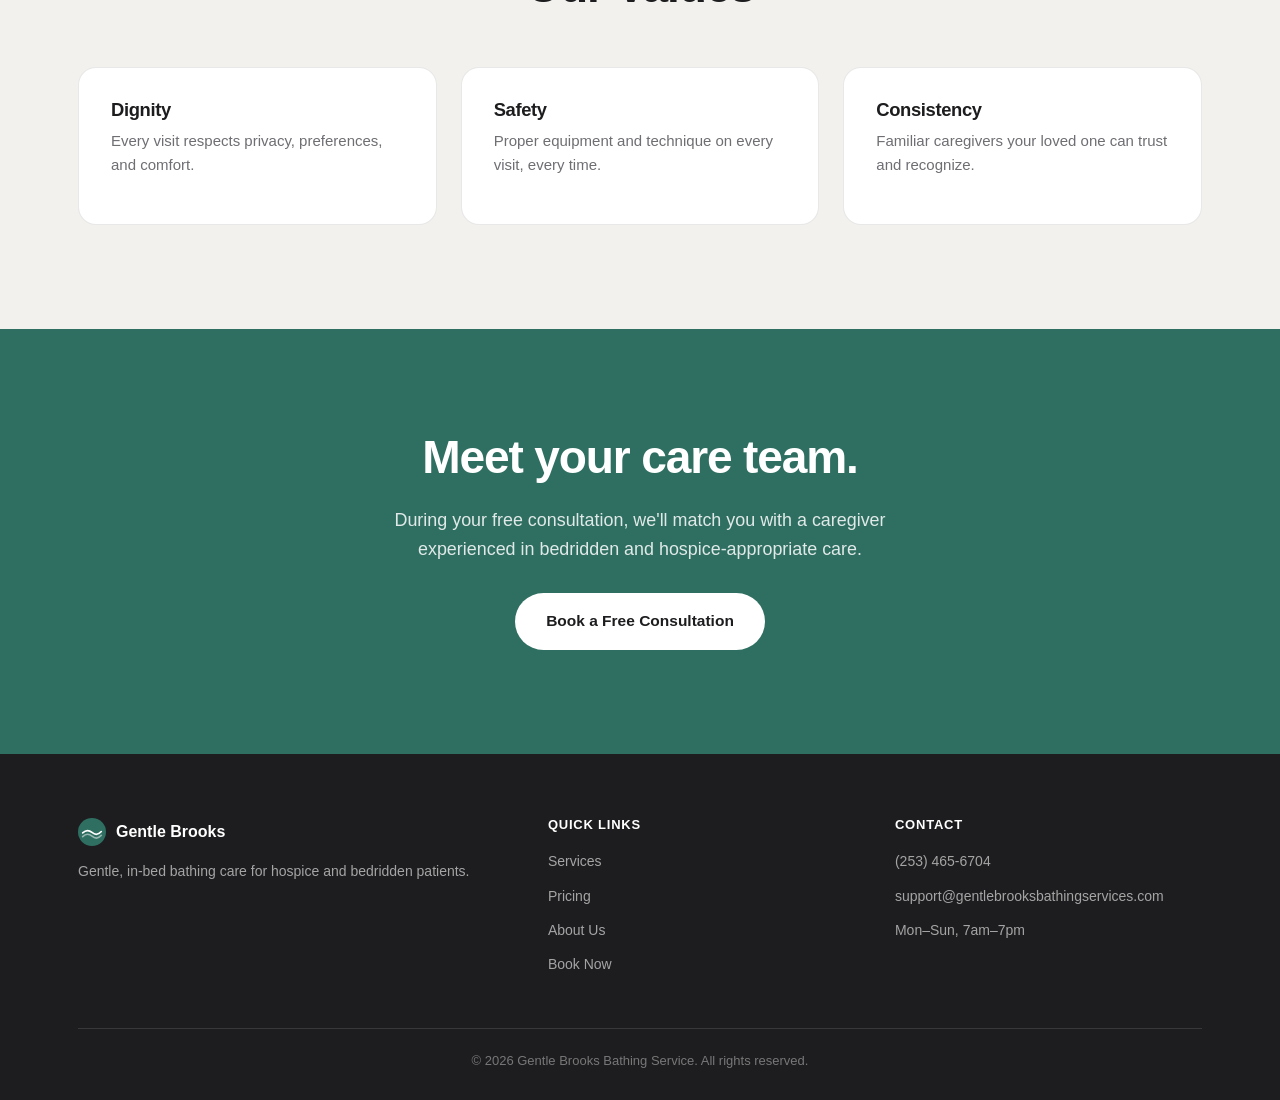
==== commit 34ebba64: "Replace placeholder contact email with real address hello@gentlebrooksbathing.com was never a real i" ====
--- a/about.html
+++ b/about.html
@@ -129,7 +129,7 @@
         <h4>Contact</h4>
         <ul>
           <li><a href="tel:+12534656704">(253) 465-6704</a></li>
-          <li><a href="mailto:hello@gentlebrooksbathing.com">hello@gentlebrooksbathing.com</a></li>
+          <li><a href="mailto:support@gentlebrooksbathingservices.com">support@gentlebrooksbathingservices.com</a></li>
           <li>Mon&ndash;Sun, 7am&ndash;7pm</li>
         </ul>
       </div>
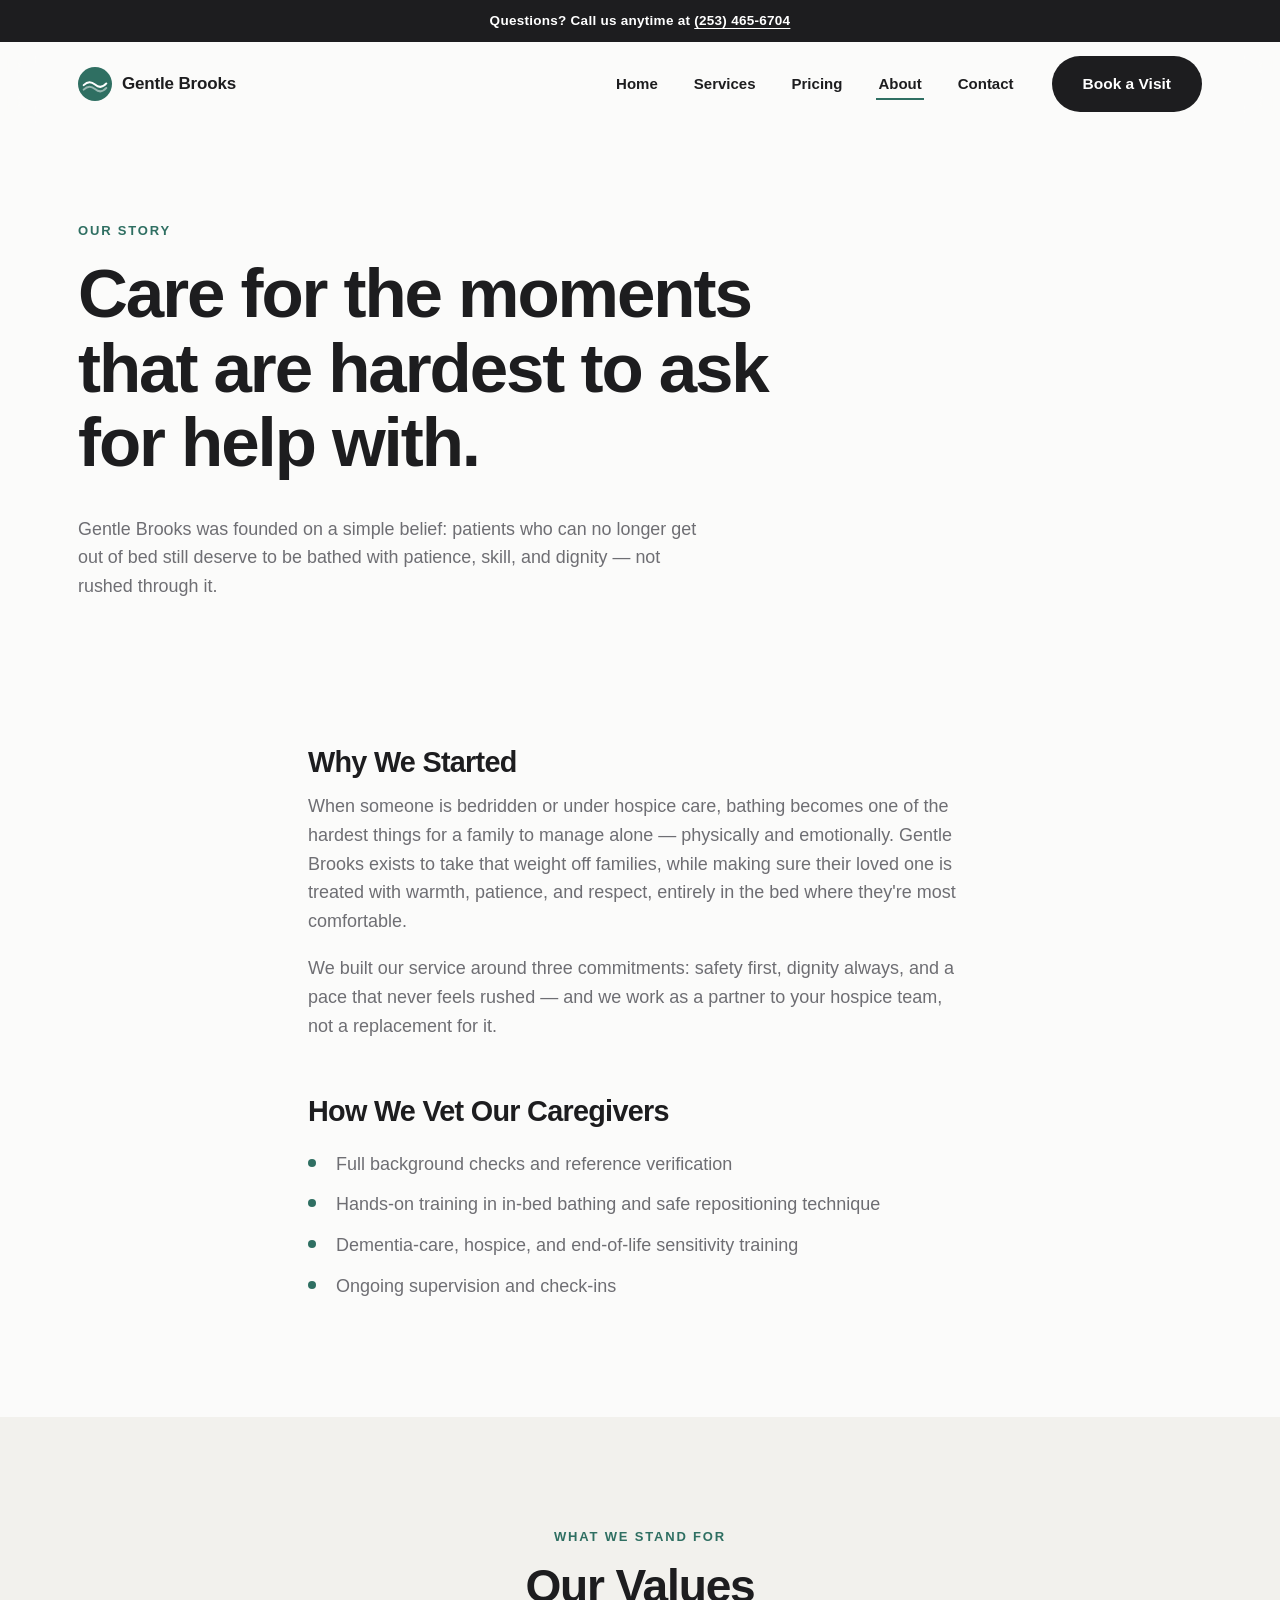
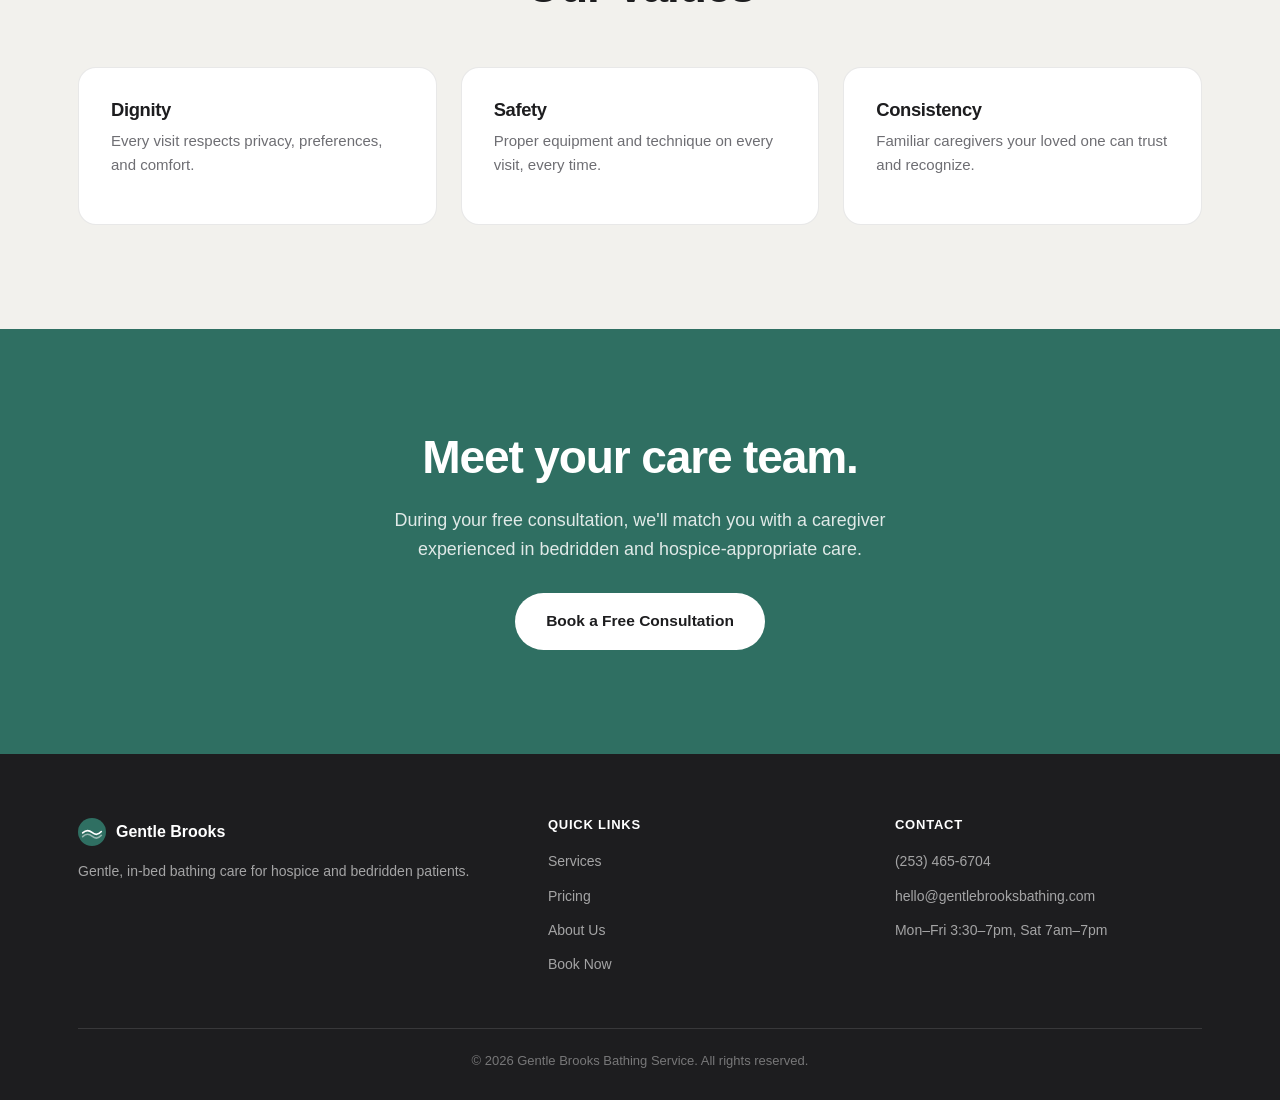
==== commit 8a7ace6d: "Fix hours display to match real availability Site-wide "Mon-Sun, 7am-7pm" and a "7 Days" hero stat w" ====
--- a/about.html
+++ b/about.html
@@ -129,8 +129,8 @@
         <h4>Contact</h4>
         <ul>
           <li><a href="tel:+12534656704">(253) 465-6704</a></li>
-          <li><a href="mailto:support@gentlebrooksbathingservices.com">support@gentlebrooksbathingservices.com</a></li>
-          <li>Mon&ndash;Sun, 7am&ndash;7pm</li>
+          <li><a href="mailto:hello@gentlebrooksbathing.com">hello@gentlebrooksbathing.com</a></li>
+          <li>Mon&ndash;Fri 3:30&ndash;7pm, Sat 7am&ndash;7pm</li>
         </ul>
       </div>
     </div>
--- a/assets/css/style.css
+++ b/assets/css/style.css
@@ -473,10 +473,23 @@
   display: flex;
   flex-direction: column;
   position: relative;
-}
+  transition: border-color 0.25s var(--ease), transform 0.25s var(--ease), box-shadow 0.25s var(--ease);
+}
+.price-card:hover { border-color: var(--line-strong); transform: translateY(-3px); box-shadow: var(--shadow-soft); }
 .price-card.featured {
   border: 2px solid var(--accent);
   box-shadow: var(--shadow-soft);
+}
+.price-card.featured:hover { transform: translateY(-6px); }
+.price-card .value-note {
+  margin-top: 16px;
+  padding: 12px 14px;
+  background: var(--accent-tint);
+  border-radius: 12px;
+  font-size: 13px;
+  color: var(--accent-dark);
+  font-weight: 600;
+  text-align: center;
 }
 .price-card .badge {
   position: absolute;
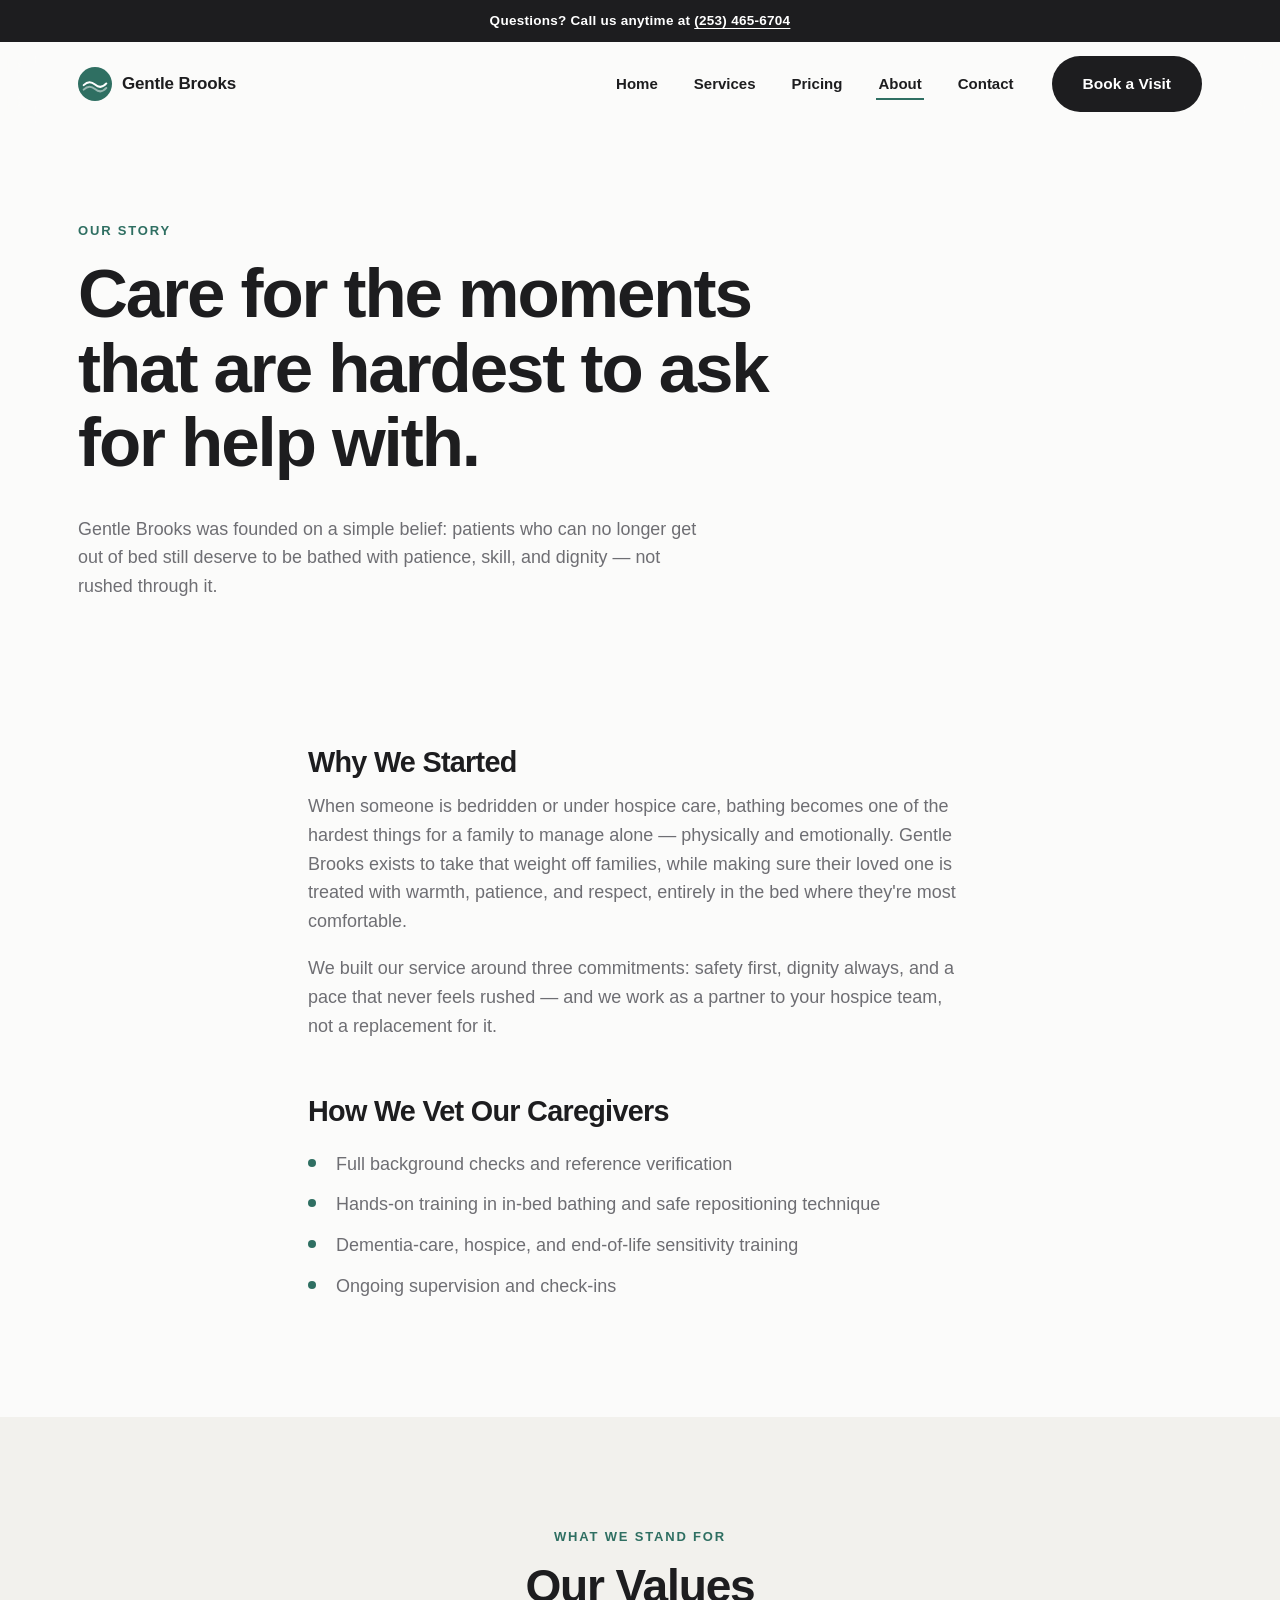
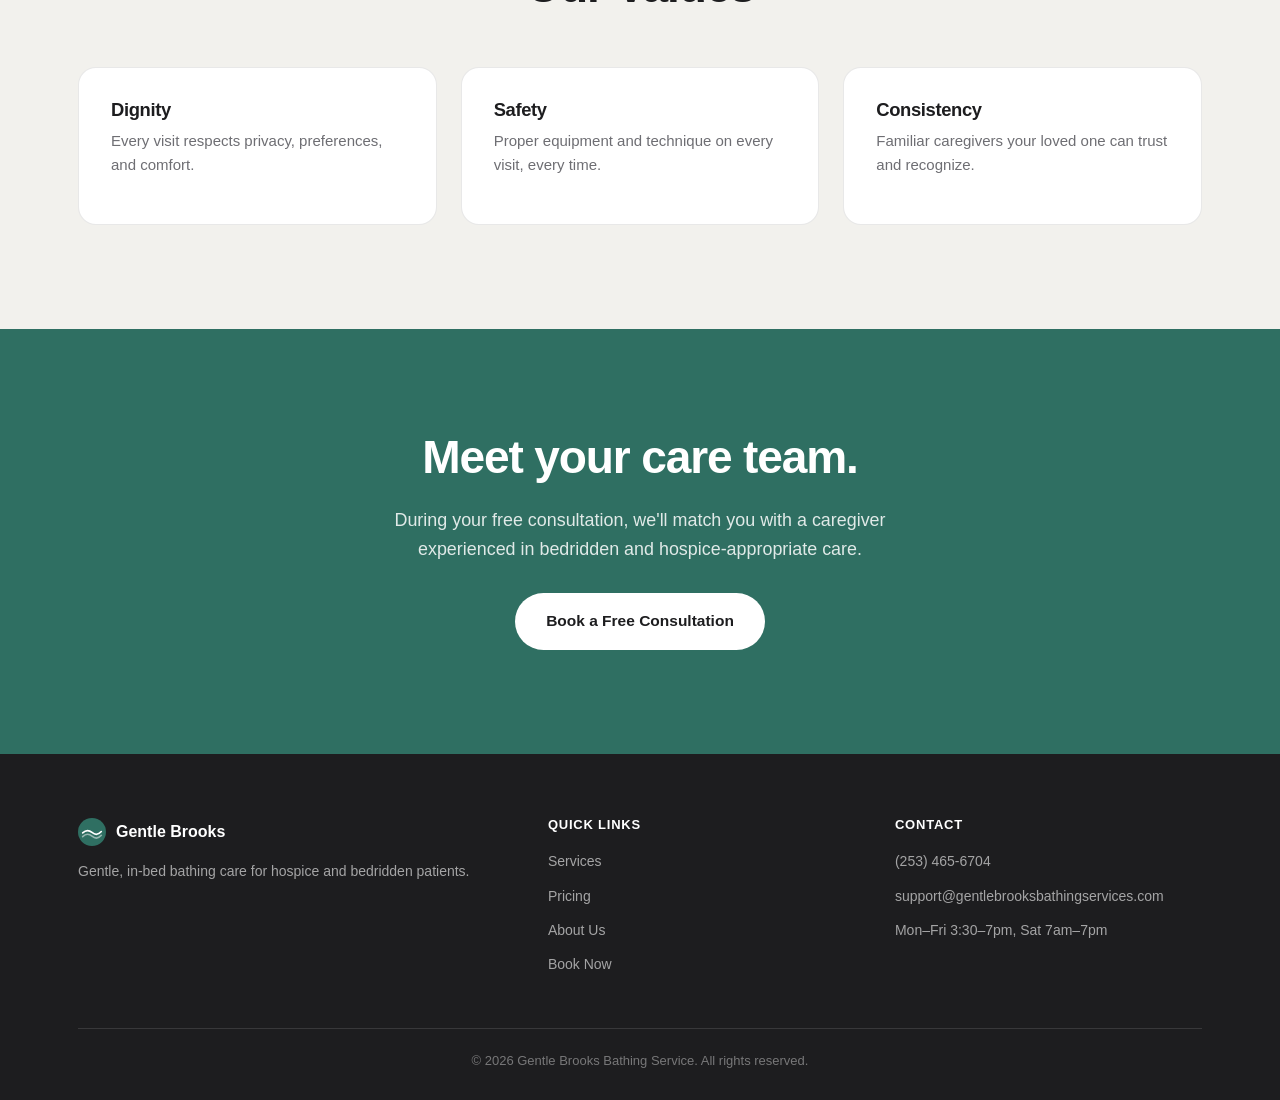
==== commit 4f529ae2: "Merge remote-tracking branch 'origin/claude/gentle-brooks-repo-setup-eqhuxt' # Conflicts: #	about.ht" ====
--- a/about.html
+++ b/about.html
@@ -129,7 +129,7 @@
         <h4>Contact</h4>
         <ul>
           <li><a href="tel:+12534656704">(253) 465-6704</a></li>
-          <li><a href="mailto:hello@gentlebrooksbathing.com">hello@gentlebrooksbathing.com</a></li>
+          <li><a href="mailto:support@gentlebrooksbathingservices.com">support@gentlebrooksbathingservices.com</a></li>
           <li>Mon&ndash;Fri 3:30&ndash;7pm, Sat 7am&ndash;7pm</li>
         </ul>
       </div>
